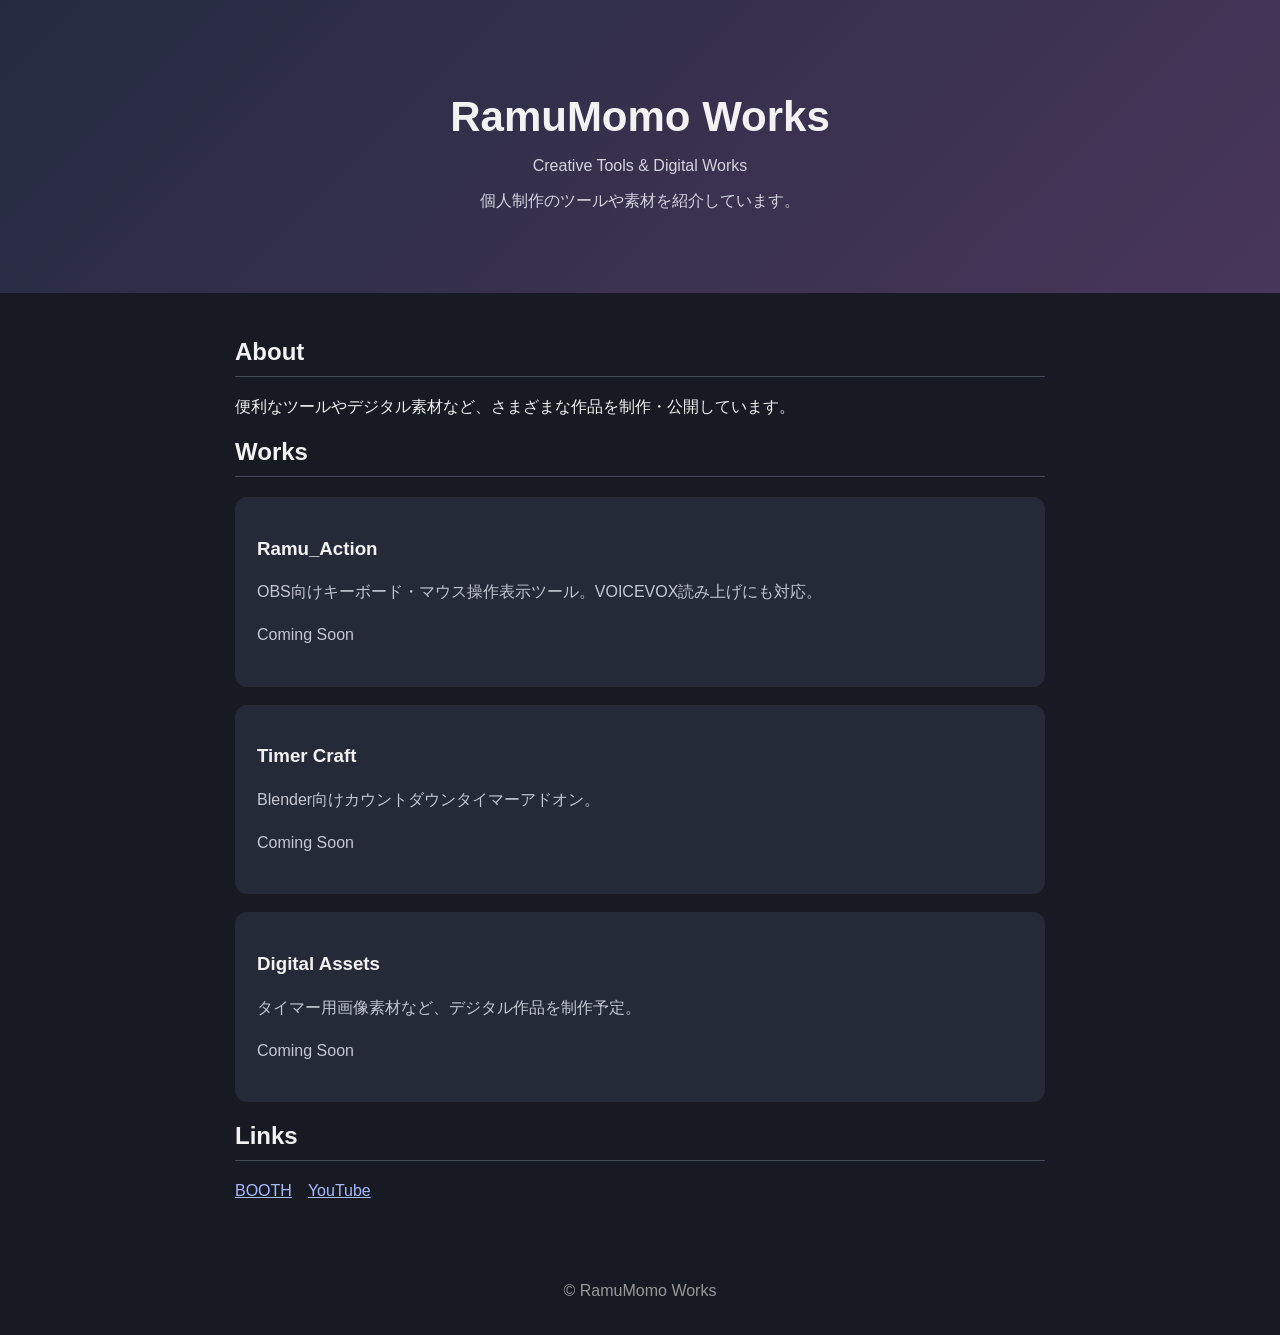
==== index.html @ ec15fa24 "Create index.html" ====
<!DOCTYPE html>
<html lang="ja">
<head>
<meta charset="UTF-8">
<meta name="viewport" content="width=device-width, initial-scale=1.0">
<title>RamuMomo Works</title>
<style>
* { box-sizing: border-box; }
body {
  margin: 0;
  background: #171923;
  color: #f2f2f2;
  font-family: "Segoe UI", sans-serif;
}
header {
  padding: 65px 20px;
  text-align: center;
  background: linear-gradient(135deg, #242b40, #49365b);
}
h1 { font-size: 42px; margin-bottom: 10px; }
header p { color: #d4d4e0; }
main { max-width: 850px; margin: 45px auto; padding: 0 20px; }
h2 { border-bottom: 1px solid #44495b; padding-bottom: 10px; }
.card {
  background: #252a38;
  padding: 22px;
  border-radius: 12px;
  margin: 18px 0;
}
.card p { color: #c5c8d3; line-height: 1.7; }
a { color: #a9baff; }
footer { text-align: center; padding: 35px; color: #999; }
</style>
</head>
<body>
<header>
  <h1>RamuMomo Works</h1>
  <p>Creative Tools & Digital Works</p>
  <p>個人制作のツールや素材を紹介しています。</p>
</header>
<main>
  <h2>About</h2>
  <p>便利なツールやデジタル素材など、さまざまな作品を制作・公開しています。</p>

  <h2>Works</h2>
  <div class="card">
    <h3>Ramu_Action</h3>
    <p>OBS向けキーボード・マウス操作表示ツール。VOICEVOX読み上げにも対応。</p>
    <p>Coming Soon</p>
  </div>
  <div class="card">
    <h3>Timer Craft</h3>
    <p>Blender向けカウントダウンタイマーアドオン。</p>
    <p>Coming Soon</p>
  </div>
  <div class="card">
    <h3>Digital Assets</h3>
    <p>タイマー用画像素材など、デジタル作品を制作予定。</p>
    <p>Coming Soon</p>
  </div>

  <h2>Links</h2>
  <p><a href="#">BOOTH</a>　<a href="#">YouTube</a></p>
</main>
<footer>
  © RamuMomo Works
</footer>
</body>
</html>
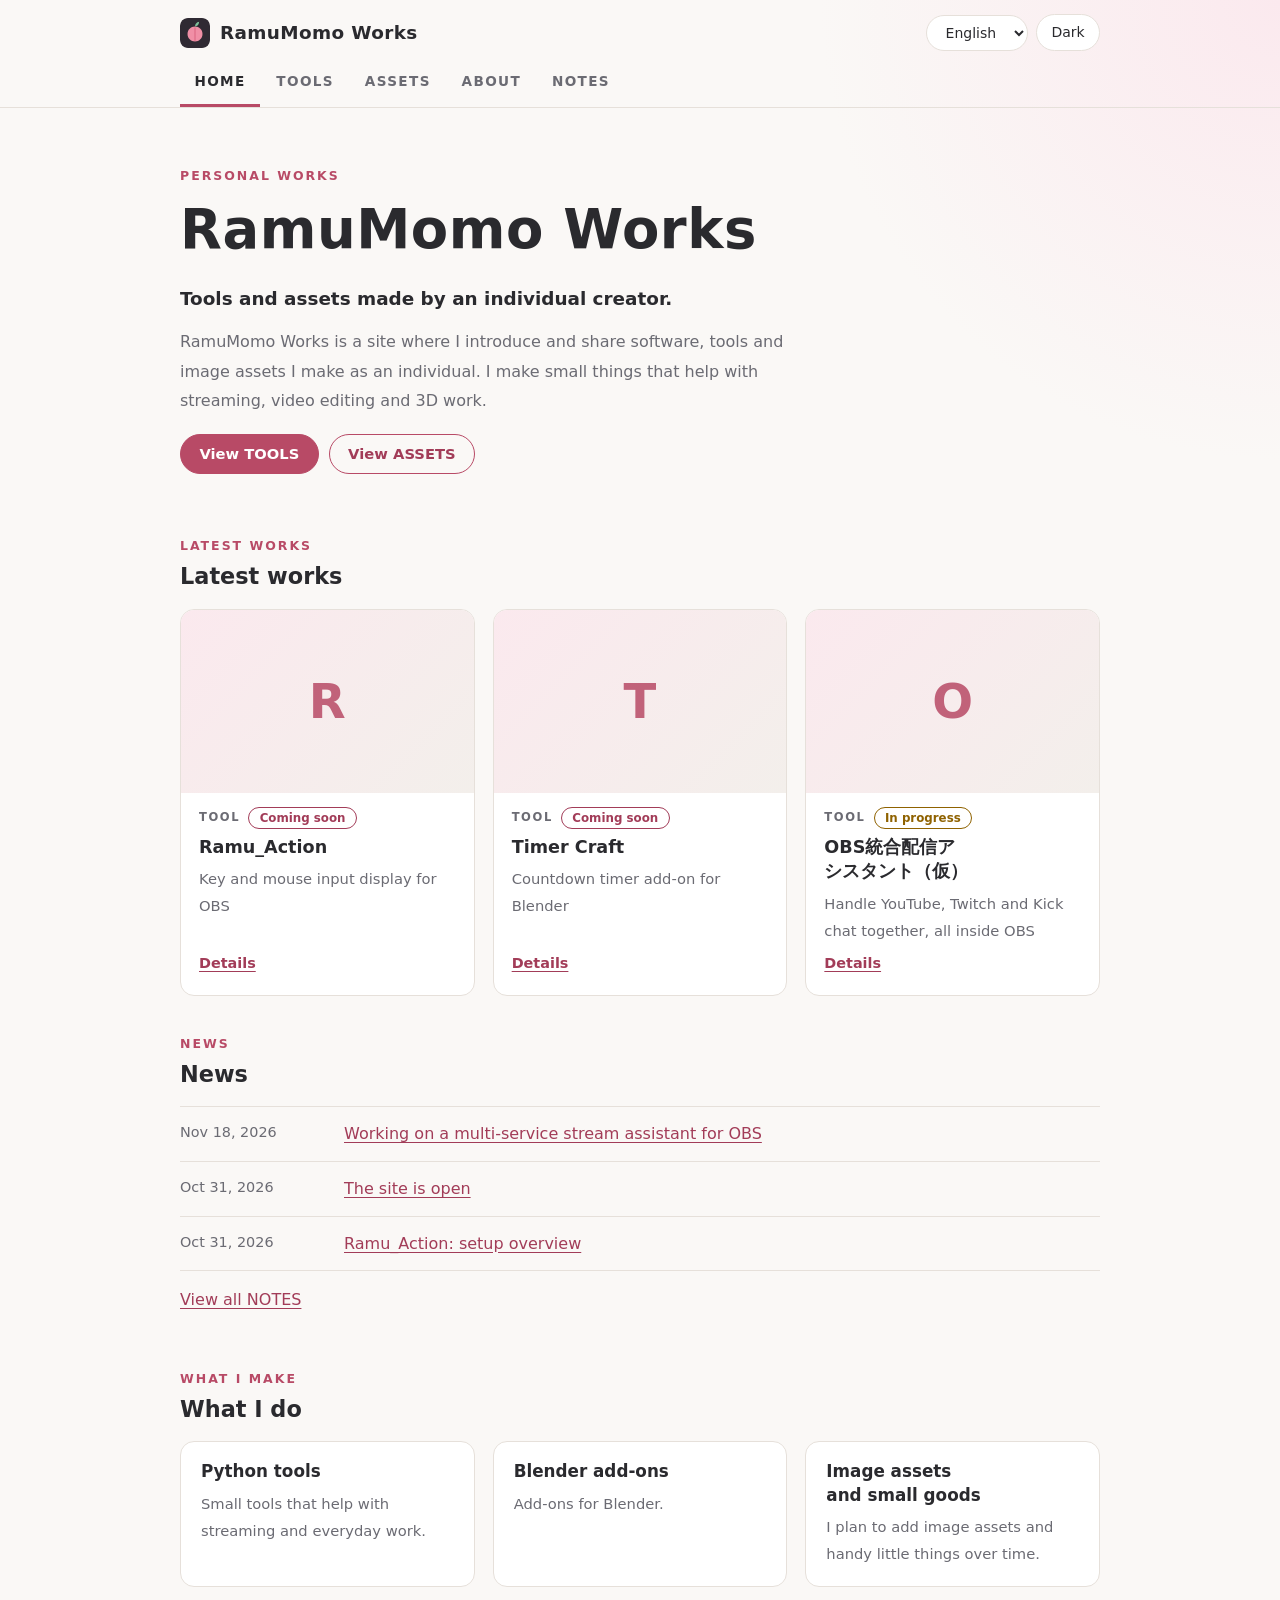
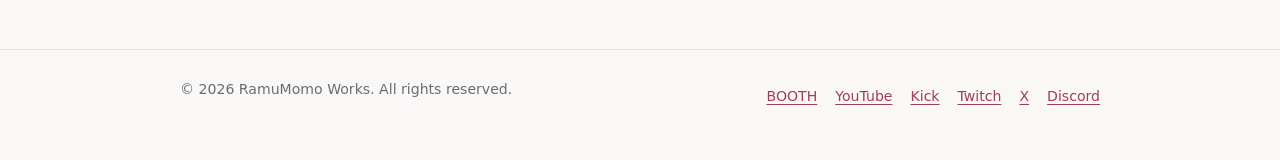
==== commit 9bc2fdd6: "Add files via upload" ====
--- a/index.html
+++ b/index.html
@@ -1,70 +1,26 @@
-
 <!DOCTYPE html>
 <html lang="ja">
 <head>
-<meta charset="UTF-8">
-<meta name="viewport" content="width=device-width, initial-scale=1.0">
+<meta charset="utf-8">
+<meta name="viewport" content="width=device-width, initial-scale=1">
+<!-- 外部のスクリプト・画像・通信をブラウザ側で禁止する設定です。変更しないでください。 -->
+<meta http-equiv="Content-Security-Policy" content="default-src 'none'; script-src 'self'; style-src 'self'; img-src 'self' data:; font-src 'self'; connect-src 'none'; base-uri 'none'; form-action 'none'">
+<meta name="color-scheme" content="light dark">
+<meta name="referrer" content="strict-origin-when-cross-origin">
 <title>RamuMomo Works</title>
-<style>
-* { box-sizing: border-box; }
-body {
-  margin: 0;
-  background: #171923;
-  color: #f2f2f2;
-  font-family: "Segoe UI", sans-serif;
-}
-header {
-  padding: 65px 20px;
-  text-align: center;
-  background: linear-gradient(135deg, #242b40, #49365b);
-}
-h1 { font-size: 42px; margin-bottom: 10px; }
-header p { color: #d4d4e0; }
-main { max-width: 850px; margin: 45px auto; padding: 0 20px; }
-h2 { border-bottom: 1px solid #44495b; padding-bottom: 10px; }
-.card {
-  background: #252a38;
-  padding: 22px;
-  border-radius: 12px;
-  margin: 18px 0;
-}
-.card p { color: #c5c8d3; line-height: 1.7; }
-a { color: #a9baff; }
-footer { text-align: center; padding: 35px; color: #999; }
-</style>
+<meta name="description" content="個人制作のソフトウェア、ツール、画像素材などを紹介・配布するサイトです。">
+<link rel="icon" href="images/logo.svg" type="image/svg+xml">
+<link rel="stylesheet" href="css/style.css">
+<script src="js/theme-init.js"></script>
 </head>
-<body>
-<header>
-  <h1>RamuMomo Works</h1>
-  <p>Creative Tools & Digital Works</p>
-  <p>個人制作のツールや素材を紹介しています。</p>
-</header>
-<main>
-  <h2>About</h2>
-  <p>便利なツールやデジタル素材など、さまざまな作品を制作・公開しています。</p>
-
-  <h2>Works</h2>
-  <div class="card">
-    <h3>Ramu_Action</h3>
-    <p>OBS向けキーボード・マウス操作表示ツール。VOICEVOX読み上げにも対応。</p>
-    <p>Coming Soon</p>
-  </div>
-  <div class="card">
-    <h3>Timer Craft</h3>
-    <p>Blender向けカウントダウンタイマーアドオン。</p>
-    <p>Coming Soon</p>
-  </div>
-  <div class="card">
-    <h3>Digital Assets</h3>
-    <p>タイマー用画像素材など、デジタル作品を制作予定。</p>
-    <p>Coming Soon</p>
-  </div>
-
-  <h2>Links</h2>
-  <p><a href="#">BOOTH</a>　<a href="#">YouTube</a></p>
-</main>
-<footer>
-  © RamuMomo Works
-</footer>
+<body data-page="home">
+<div id="app">
+  <noscript>
+    <p>このサイトを表示するには、JavaScriptを有効にしてください。 / Please enable JavaScript to view this site.</p>
+  </noscript>
+</div>
+<script src="js/site-data.js"></script>
+<script src="js/i18n.js"></script>
+<script src="js/site.js"></script>
 </body>
 </html>
--- a/css/style.css
+++ b/css/style.css
@@ -0,0 +1,299 @@
+/* ============================================================
+   RamuMomo Works ─ 見た目の設定（style.css）
+
+   ★ 色を変えたいとき：
+      下の「ライト用の色」と「ダーク用の色」の、# から始まる色コードだけを
+      書き換えます。サイト全体の色が、まとめて変わります。
+   ★ ダーク用の色は、2か所（@media と html[data-theme="dark"]）に
+      同じ内容を書いてあります。変えるときは、2か所とも変えてください。
+   ============================================================ */
+
+/* ---------- ライト用の色 ---------- */
+:root {
+  --bg: #faf8f6;          /* 背景 */
+  --surface: #ffffff;     /* カードの背景 */
+  --surface-2: #f3efeb;   /* 薄いグレーの面 */
+  --text: #2a2a2e;        /* 文字 */
+  --muted: #6b6b73;       /* 補足の文字 */
+  --border: #e6e0da;      /* 線 */
+  --accent: #b84a66;      /* アクセント色（ボタン・強調） */
+  --accent-soft: #fbe9ee; /* アクセントの薄い色 */
+  --on-accent: #ffffff;   /* アクセントの上の文字 */
+  --link: #a23c58;        /* リンクの色 */
+  --ok: #2f7d57;          /* 「公開中」の色 */
+  --warn: #8f6200;        /* 「制作中」の色 */
+
+  --radius: 14px;
+  --maxw: 960px;
+  --font: "Hiragino Sans", "Hiragino Kaku Gothic ProN", "Yu Gothic UI", "Yu Gothic",
+          "Meiryo", "Noto Sans JP", "Noto Sans CJK JP", system-ui, -apple-system,
+          "Segoe UI", Roboto, sans-serif;
+}
+
+/* ---------- ダーク用の色（パソコン・スマホの設定が「ダーク」のとき） ---------- */
+@media (prefers-color-scheme: dark) {
+  html:not([data-theme="light"]) {
+    --bg: #151518;
+    --surface: #1e1e22;
+    --surface-2: #26262b;
+    --text: #ececef;
+    --muted: #a6a6b0;
+    --border: #34343b;
+    --accent: #f08fa6;
+    --accent-soft: #3a2830;
+    --on-accent: #1a1a1d;
+    --link: #f4a3b6;
+    --ok: #7fcf9f;
+    --warn: #e6bf6a;
+  }
+}
+
+/* ---------- ダーク用の色（ボタンで「ダーク」を選んだとき） ---------- */
+html[data-theme="dark"] {
+  --bg: #151518;
+  --surface: #1e1e22;
+  --surface-2: #26262b;
+  --text: #ececef;
+  --muted: #a6a6b0;
+  --border: #34343b;
+  --accent: #f08fa6;
+  --accent-soft: #3a2830;
+  --on-accent: #1a1a1d;
+  --link: #f4a3b6;
+  --ok: #7fcf9f;
+  --warn: #e6bf6a;
+}
+
+/* ============================================================
+   ここから下は、ふだんは編集しません
+   ============================================================ */
+
+*, *::before, *::after { box-sizing: border-box; }
+html { -webkit-text-size-adjust: 100%; }
+
+body {
+  margin: 0;
+  background-color: var(--bg);
+  background-image: radial-gradient(circle at 100% 0, var(--accent-soft) 0, transparent 460px);
+  background-repeat: no-repeat;
+  color: var(--text);
+  font-family: var(--font);
+  font-size: 16px;
+  line-height: 1.85;
+  overflow-wrap: anywhere;
+  word-break: auto-phrase;      /* 対応しているブラウザでは、文節で改行されます */
+}
+
+img { max-width: 100%; height: auto; }
+a { color: var(--link); text-underline-offset: 0.2em; }
+a:hover { text-decoration-thickness: 2px; }
+:focus-visible { outline: 3px solid var(--accent); outline-offset: 3px; border-radius: 4px; }
+h1, h2, h3 { line-height: 1.4; margin: 0; text-wrap: balance; }
+.hero-tagline, .page-sub { text-wrap: balance; }
+p { margin: 0 0 1em; }
+ul { margin: 0; }
+
+.container { width: 100%; max-width: var(--maxw); margin: 0 auto; padding: 0 20px; }
+
+/* ----- スキップリンク（キーボード操作の人向け） ----- */
+.skip {
+  position: absolute; left: -9999px; top: 0; z-index: 100;
+  background: var(--surface); color: var(--text);
+  padding: 0.6rem 1rem; border: 2px solid var(--accent); border-radius: 8px;
+}
+.skip:focus { left: 12px; top: 12px; }
+
+/* ----- ヘッダー ----- */
+.site-header { border-bottom: 1px solid var(--border); }
+.header-top {
+  display: flex; align-items: center; justify-content: space-between;
+  flex-wrap: wrap; gap: 10px; padding-top: 14px; padding-bottom: 8px;
+}
+.brand {
+  display: inline-flex; align-items: center; gap: 10px;
+  color: var(--text); text-decoration: none; font-weight: 700;
+  font-size: 1.15rem; letter-spacing: 0.02em;
+}
+.brand img { width: 30px; height: 30px; border-radius: 8px; display: block; }
+.controls { display: flex; align-items: center; gap: 8px; }
+.pill {
+  font: inherit; font-size: 0.875rem; color: var(--text);
+  background: var(--surface); border: 1px solid var(--border);
+  border-radius: 999px; padding: 0.3rem 0.9rem; min-height: 36px; cursor: pointer;
+}
+.pill:hover { border-color: var(--accent); }
+
+.nav {
+  display: flex; gap: 2px; margin: 0; padding: 0; list-style: none;
+  overflow-x: auto; scrollbar-width: none;
+}
+.nav::-webkit-scrollbar { display: none; }
+.nav a {
+  display: block; padding: 0.6rem 0.9rem; white-space: nowrap;
+  color: var(--muted); text-decoration: none; font-weight: 700;
+  font-size: 0.85rem; letter-spacing: 0.1em; border-bottom: 3px solid transparent;
+}
+.nav a:hover { color: var(--text); }
+.nav a[aria-current="page"] { color: var(--text); border-bottom-color: var(--accent); }
+
+/* ----- メイン ----- */
+main { display: block; padding-bottom: 8px; outline: none; }
+.section { padding: 30px 0 6px; }
+.section-head { margin-bottom: 16px; }
+.eyebrow {
+  margin: 0 0 4px; color: var(--accent); font-weight: 700;
+  font-size: 0.78rem; letter-spacing: 0.16em; text-transform: uppercase;
+}
+.section-head h2 { font-size: 1.4rem; }
+
+/* ----- ヒーロー（HOME の最初の部分） ----- */
+.hero {
+  padding: 56px 0 30px;
+}
+.hero h1 { font-size: clamp(2.1rem, 7vw, 3.4rem); letter-spacing: 0.01em; margin: 0.1em 0 0.25em; }
+.hero-tagline { font-size: 1.15rem; font-weight: 700; margin-bottom: 0.6em; }
+.hero-lead { color: var(--muted); max-width: 40em; }
+.actions { display: flex; flex-wrap: wrap; gap: 10px; margin-top: 18px; }
+
+/* ----- ページの見出し（TOOLS など） ----- */
+.page-head { padding: 40px 0 20px; }
+.page-head h1 { font-size: clamp(1.8rem, 5vw, 2.4rem); letter-spacing: 0.08em; }
+.page-sub { color: var(--muted); margin: 0.3em 0 0; }
+
+/* ----- ボタン ----- */
+.btn {
+  display: inline-flex; align-items: center; gap: 0.45rem;
+  font: inherit; font-size: 0.92rem; font-weight: 700; line-height: 1.4;
+  padding: 0.55rem 1.15rem; border-radius: 999px; cursor: pointer;
+  border: 1.5px solid var(--accent); color: var(--link); background: transparent;
+  text-decoration: none;
+}
+.btn:hover { background: var(--accent-soft); }
+.btn-primary { background: var(--accent); color: var(--on-accent); }
+.btn-primary:hover { background: var(--accent); filter: brightness(1.08); }
+a.btn[target="_blank"]::after { content: "\2197"; font-size: 0.85em; }
+.btn.is-disabled {
+  border-style: dashed; border-color: var(--border); color: var(--muted);
+  cursor: default; background: transparent;
+}
+.btn small { font-weight: 400; font-size: 0.78rem; }
+
+/* ----- カード（HOME の「最新の制作物」など） ----- */
+.grid { display: grid; grid-template-columns: repeat(auto-fill, minmax(260px, 1fr)); gap: 18px; }
+.card {
+  background: var(--surface); border: 1px solid var(--border);
+  border-radius: var(--radius); overflow: hidden; display: flex; flex-direction: column;
+}
+.card .body { padding: 14px 18px 18px; display: flex; flex-direction: column; gap: 6px; flex: 1; }
+.card h3 { font-size: 1.1rem; }
+.card-text { color: var(--muted); font-size: 0.92rem; margin: 0; flex: 1; }
+.card-meta { display: flex; align-items: center; gap: 8px; }
+.kind { font-size: 0.72rem; font-weight: 700; letter-spacing: 0.14em; color: var(--muted); }
+.more { font-weight: 700; font-size: 0.9rem; }
+.card.plain { padding: 18px 20px; }
+.card.plain h3 { margin-bottom: 6px; font-size: 1.05rem; }
+.card.plain p { margin: 0; color: var(--muted); font-size: 0.92rem; }
+
+/* ----- サムネイル（画像がないときは、頭文字を表示） ----- */
+.thumb {
+  position: relative; aspect-ratio: 16 / 10; overflow: hidden;
+  display: flex; align-items: center; justify-content: center;
+  background: linear-gradient(135deg, var(--accent-soft), var(--surface-2));
+}
+.thumb img { position: absolute; inset: 0; width: 100%; height: 100%; object-fit: cover; }
+.thumb-initial { font-size: 3rem; font-weight: 800; color: var(--accent); opacity: 0.85; }
+
+/* ----- バッジ・タグ ----- */
+.badge {
+  display: inline-block; font-size: 0.74rem; font-weight: 700; line-height: 1.7;
+  padding: 0 0.65rem; border-radius: 999px; border: 1px solid currentColor;
+}
+.badge-released { color: var(--ok); }
+.badge-coming { color: var(--link); }
+.badge-wip { color: var(--warn); }
+.tags { display: flex; flex-wrap: wrap; gap: 6px; margin: 0; padding: 0; list-style: none; }
+.tags li {
+  font-size: 0.78rem; line-height: 1.7; color: var(--muted);
+  background: var(--surface-2); padding: 0 0.65rem; border-radius: 6px;
+}
+
+/* ----- 制作物の詳細（TOOLS・ASSETS） ----- */
+.product {
+  display: grid; grid-template-columns: 240px 1fr; gap: 24px;
+  background: var(--surface); border: 1px solid var(--border);
+  border-radius: var(--radius); padding: 20px; margin-bottom: 20px;
+  scroll-margin-top: 16px;
+}
+.product .thumb { border-radius: 10px; align-self: start; }
+.product-head { display: flex; flex-wrap: wrap; align-items: center; gap: 10px; margin-bottom: 4px; }
+.product-head h2 { font-size: 1.5rem; }
+.version { color: var(--muted); font-size: 0.9rem; }
+.product .tagline { font-weight: 700; margin-bottom: 0.5em; }
+.features { padding-left: 1.3em; margin: 0 0 1em; }
+.features li { margin-bottom: 0.2em; }
+.meta { display: grid; grid-template-columns: auto 1fr; gap: 6px 16px; margin: 0 0 1em; font-size: 0.92rem; }
+.meta dt { color: var(--muted); }
+.meta dd { margin: 0; }
+.notice {
+  font-size: 0.88rem; color: var(--muted); background: var(--surface-2);
+  border-left: 3px solid var(--accent); border-radius: 0 8px 8px 0;
+  padding: 0.5rem 0.9rem; margin-bottom: 1em;
+}
+.product .actions { margin-top: 6px; }
+
+/* ----- お知らせ・使い方（NOTES） ----- */
+.chips { display: flex; flex-wrap: wrap; gap: 8px; margin: 16px 0 8px; }
+.chip {
+  font: inherit; font-size: 0.85rem; font-weight: 700; cursor: pointer;
+  color: var(--text); background: var(--surface); border: 1px solid var(--border);
+  border-radius: 999px; padding: 0.25rem 0.95rem;
+}
+.chip[aria-pressed="true"] { background: var(--accent); border-color: var(--accent); color: var(--on-accent); }
+.note { border-top: 1px solid var(--border); padding: 22px 0; scroll-margin-top: 16px; }
+.note h2 { font-size: 1.25rem; margin: 4px 0 10px; }
+.note-meta { display: flex; align-items: center; gap: 10px; color: var(--muted); font-size: 0.88rem; }
+.note p:last-child { margin-bottom: 0; }
+
+.news-list { list-style: none; margin: 0; padding: 0; border-top: 1px solid var(--border); }
+.news-list li {
+  display: grid; grid-template-columns: 9.5em 1fr; gap: 12px;
+  padding: 12px 0; border-bottom: 1px solid var(--border);
+}
+.news-list time { color: var(--muted); font-size: 0.9rem; }
+.news-link { margin-top: 14px; }
+
+/* ----- ABOUT ----- */
+.prose { max-width: 42em; }
+.prose ul { padding-left: 1.3em; }
+.prose .link-list { padding-left: 0; }
+.link-list { display: flex; flex-wrap: wrap; gap: 10px; margin: 0; padding: 0; list-style: none; }
+
+/* ----- 空のとき・エラー ----- */
+.empty {
+  padding: 28px 20px; text-align: center; color: var(--muted);
+  border: 1px dashed var(--border); border-radius: var(--radius);
+}
+.fatal { max-width: 40em; margin: 60px auto; padding: 0 20px; }
+
+/* ----- フッター ----- */
+.site-footer {
+  margin-top: 56px; padding: 26px 0 44px; border-top: 1px solid var(--border);
+  color: var(--muted); font-size: 0.88rem;
+}
+.footer-inner { display: flex; flex-wrap: wrap; gap: 12px 24px; justify-content: space-between; align-items: center; }
+.footer-links { display: flex; flex-wrap: wrap; gap: 6px 18px; margin: 0; padding: 0; list-style: none; }
+
+/* ----- スマートフォン向け ----- */
+@media (max-width: 640px) {
+  body { font-size: 15.5px; }
+  .nav { justify-content: space-between; }
+  .nav a { padding: 0.6rem 0.5rem; font-size: 0.8rem; letter-spacing: 0.05em; }
+  .hero { padding-top: 40px; }
+  .product { grid-template-columns: 1fr; gap: 16px; padding: 16px; }
+  .news-list li { grid-template-columns: 1fr; gap: 0; }
+}
+
+/* ----- 動きを減らす設定の人向け ----- */
+@media (prefers-reduced-motion: reduce) {
+  * { transition: none !important; animation: none !important; scroll-behavior: auto !important; }
+}
